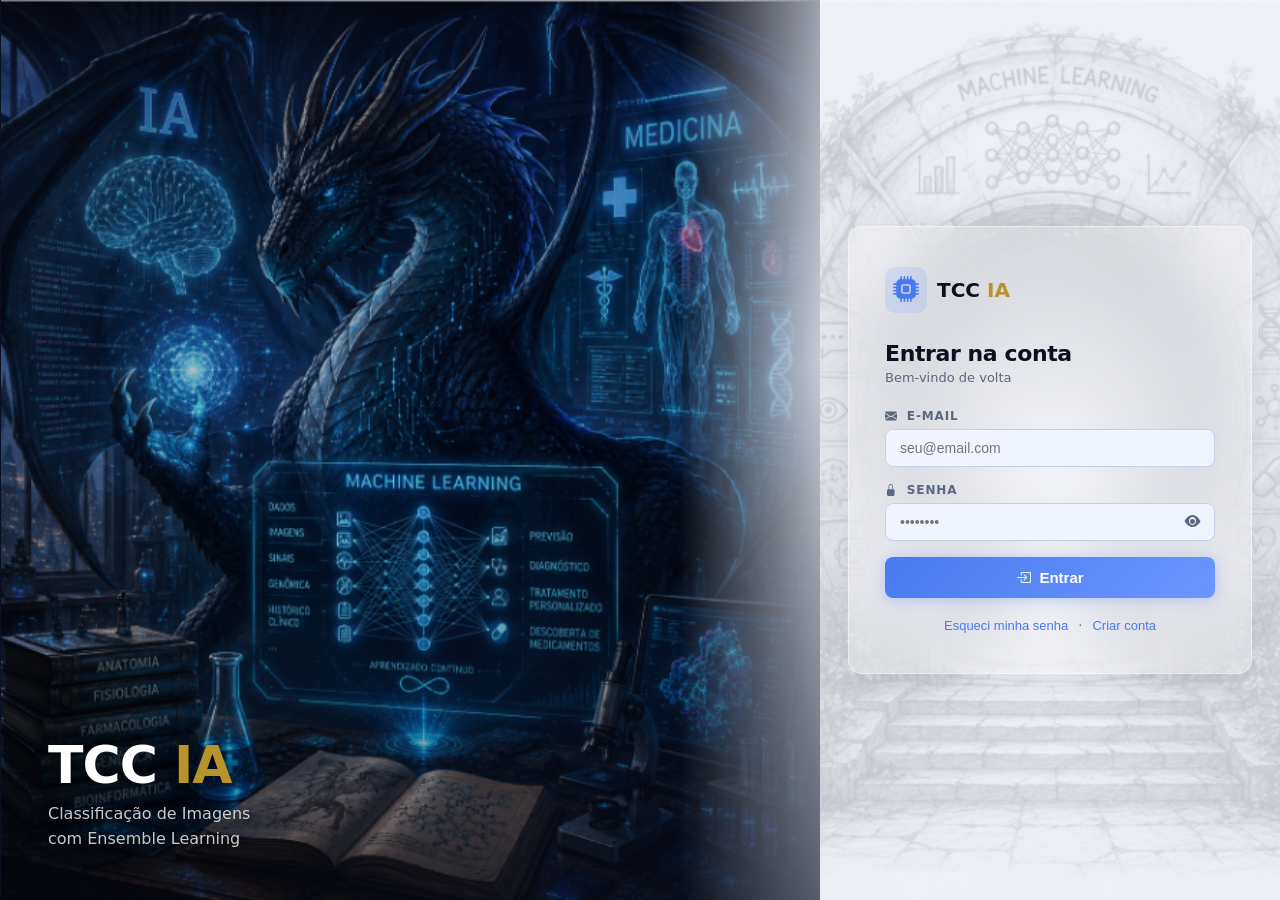
==== frontend/auth.html @ ae9e5334 "Commit inicial do estado atual do sistema TCC Snapshot antes de aplicar correções de segurança (IDOR" ====
<!DOCTYPE html>
<html lang="pt-BR">
<head>
  <meta charset="UTF-8" />
  <meta name="viewport" content="width=device-width, initial-scale=1.0" />
  <title>TCC IA — Acesso</title>
  <link rel="icon" type="image/svg+xml" href="favicon.svg" />
  <link rel="stylesheet" href="https://cdn.jsdelivr.net/npm/bootstrap-icons@1.11.3/font/bootstrap-icons.min.css" />
  <link rel="stylesheet" href="css/auth.css?v=7" />
  <script>
    (function () {
      var t = localStorage.getItem('theme');
      if (t === 'light' || t === null) document.documentElement.classList.add('light');
    })();
  </script>
</head>
<body>

  <div class="auth-bg">

    <!-- PAINEL ESQUERDO: DRAGÃO -->
    <div class="auth-dragon">
      <div class="auth-dragon-overlay">
        <div class="auth-dragon-text">
          <h1>TCC <span>IA</span></h1>
          <p>Classificação de Imagens<br>com Ensemble Learning</p>
        </div>
      </div>
    </div>

    <!-- PAINEL DIREITO: FORMULÁRIO -->
    <div class="auth-panel">
    <div class="auth-card">

      <!-- LOGO -->
      <div class="auth-logo">
        <i class="bi bi-cpu-fill"></i>
        <span>TCC <strong>IA</strong></span>
      </div>

      <!-- ── LOGIN ─────────────────────────────────────── -->
      <div id="view-login" class="auth-view active">
        <h2>Entrar na conta</h2>
        <p class="auth-sub">Bem-vindo de volta</p>

        <div class="field">
          <label><i class="bi bi-envelope-fill"></i> E-mail</label>
          <input id="login-email" type="email" placeholder="seu@email.com" />
        </div>
        <div class="field">
          <label><i class="bi bi-lock-fill"></i> Senha</label>
          <div class="input-eye">
            <input id="login-password" type="password" placeholder="••••••••" />
            <button type="button" class="eye-btn" onclick="toggleEye('login-password', this)">
              <i class="bi bi-eye-fill"></i>
            </button>
          </div>
        </div>

        <div id="login-error" class="msg-error hidden"></div>

        <button class="btn-auth" id="btn-login">
          <i class="bi bi-box-arrow-in-right"></i> Entrar
        </button>

        <div class="auth-links">
          <button onclick="goView('view-forgot')">Esqueci minha senha</button>
          <span>·</span>
          <button onclick="goView('view-register')">Criar conta</button>
        </div>
      </div>

      <!-- ── CADASTRO ───────────────────────────────────── -->
      <div id="view-register" class="auth-view">
        <h2>Criar conta</h2>
        <p class="auth-sub">Preencha seus dados para começar</p>

        <div class="field">
          <label><i class="bi bi-person-fill"></i> Nome</label>
          <input id="reg-name" type="text" placeholder="Seu nome completo" />
        </div>
        <div class="field">
          <label><i class="bi bi-envelope-fill"></i> E-mail</label>
          <input id="reg-email" type="email" placeholder="seu@email.com" />
        </div>
        <div class="field">
          <label><i class="bi bi-lock-fill"></i> Senha</label>
          <div class="input-eye">
            <input id="reg-password" type="password" placeholder="Mínimo 6 caracteres" />
            <button type="button" class="eye-btn" onclick="toggleEye('reg-password', this)">
              <i class="bi bi-eye-fill"></i>
            </button>
          </div>
        </div>
        <div class="field">
          <label><i class="bi bi-lock-fill"></i> Confirmar senha</label>
          <div class="input-eye">
            <input id="reg-confirm" type="password" placeholder="Repita a senha" />
            <button type="button" class="eye-btn" onclick="toggleEye('reg-confirm', this)">
              <i class="bi bi-eye-fill"></i>
            </button>
          </div>
        </div>

        <div class="pwd-strength" id="pwd-strength">
          <div class="strength-bar"><div class="strength-fill" id="strength-fill"></div></div>
          <ul class="strength-rules" id="strength-rules">
            <li id="rule-len">  <i class="bi bi-x-circle-fill"></i> Mínimo 8 caracteres</li>
            <li id="rule-upper"><i class="bi bi-x-circle-fill"></i> Uma letra maiúscula</li>
            <li id="rule-lower"><i class="bi bi-x-circle-fill"></i> Uma letra minúscula</li>
            <li id="rule-num">  <i class="bi bi-x-circle-fill"></i> Um número</li>
            <li id="rule-spec"> <i class="bi bi-x-circle-fill"></i> Um caractere especial</li>
          </ul>
        </div>

        <div id="reg-error" class="msg-error hidden"></div>
        <div id="reg-success" class="msg-success hidden"></div>

        <button class="btn-auth" id="btn-register">
          <i class="bi bi-person-plus-fill"></i> Cadastrar
        </button>

        <div class="auth-links">
          <button onclick="goView('view-login')">
            <i class="bi bi-arrow-left"></i> Já tenho conta
          </button>
        </div>
      </div>

      <!-- ── VERIFICAÇÃO DE E-MAIL ──────────────────────────── -->
      <div id="view-verify" class="auth-view">
        <h2>Verificar e-mail</h2>
        <p class="auth-sub">Um código de 6 dígitos foi enviado para o seu e-mail. Insira-o abaixo para ativar sua conta.</p>

        <div class="field">
          <label><i class="bi bi-shield-lock-fill"></i> Código de verificação</label>
          <input id="verify-code-input" type="text" placeholder="000000" maxlength="6" />
        </div>

        <div id="verify-error"   class="msg-error   hidden"></div>
        <div id="verify-success" class="msg-success hidden"></div>

        <button class="btn-auth" id="btn-verify">
          <i class="bi bi-check-circle-fill"></i> Verificar e-mail
        </button>

        <div class="auth-links">
          <span style="color:var(--muted);font-size:13px">Não recebeu?</span>
          <button id="btn-resend" onclick="resendCode()">
            <i class="bi bi-arrow-repeat"></i> Reenviar código
          </button>
        </div>
      </div>

      <!-- ── RECUPERAR SENHA ─────────────────────────────── -->
      <div id="view-forgot" class="auth-view">
        <h2>Recuperar senha</h2>
        <p class="auth-sub">Informe seu e-mail para gerar o token de recuperação</p>

        <div class="field">
          <label><i class="bi bi-envelope-fill"></i> E-mail cadastrado</label>
          <input id="forgot-email" type="email" placeholder="seu@email.com" />
        </div>

        <div id="forgot-error" class="msg-error hidden"></div>

        <div id="forgot-token-box" class="token-box hidden">
          <p style="color:var(--success);font-weight:700;font-size:14px;margin-bottom:12px">
            <i class="bi bi-envelope-check-fill"></i> Token enviado para seu e-mail!
          </p>
          <p style="font-size:12px;color:var(--muted);margin-bottom:16px">
            Verifique sua caixa de entrada e cole o token na próxima tela.
          </p>
          <button class="btn-auth" onclick="goView('view-reset')">
            Redefinir senha <i class="bi bi-arrow-right"></i>
          </button>
        </div>

        <button class="btn-auth" id="btn-forgot" style="margin-top:4px">
          <i class="bi bi-send-fill"></i> Gerar token
        </button>

        <div class="auth-links">
          <button onclick="goView('view-login')">
            <i class="bi bi-arrow-left"></i> Voltar ao login
          </button>
        </div>
      </div>

      <!-- ── REDEFINIR SENHA ─────────────────────────────── -->
      <div id="view-reset" class="auth-view">
        <h2>Nova senha</h2>
        <p class="auth-sub">Cole o token recebido e defina uma nova senha</p>

        <div class="field">
          <label><i class="bi bi-key-fill"></i> Token de recuperação</label>
          <input id="reset-token" type="text" placeholder="Cole o token aqui" />
        </div>
        <div class="field">
          <label><i class="bi bi-lock-fill"></i> Nova senha</label>
          <div class="input-eye">
            <input id="reset-password" type="password" placeholder="Mínimo 6 caracteres" />
            <button type="button" class="eye-btn" onclick="toggleEye('reset-password', this)">
              <i class="bi bi-eye-fill"></i>
            </button>
          </div>
        </div>
        <div class="field">
          <label><i class="bi bi-lock-fill"></i> Confirmar nova senha</label>
          <div class="input-eye">
            <input id="reset-confirm" type="password" placeholder="Repita a nova senha" />
            <button type="button" class="eye-btn" onclick="toggleEye('reset-confirm', this)">
              <i class="bi bi-eye-fill"></i>
            </button>
          </div>
        </div>

        <div id="reset-error"   class="msg-error   hidden"></div>
        <div id="reset-success" class="msg-success hidden"></div>

        <button class="btn-auth" id="btn-reset">
          <i class="bi bi-check-circle-fill"></i> Redefinir senha
        </button>

        <div class="auth-links">
          <button onclick="goView('view-login')">
            <i class="bi bi-arrow-left"></i> Voltar ao login
          </button>
        </div>
      </div>

    </div>
    </div><!-- auth-panel -->
  </div>

  <script src="js/auth.js"></script>
</body>
</html>
---- frontend/css/auth.css ----
/* ── TEMA ─────────────────────────────────────────────────── */
:root {
  --bg:       #0B1020;
  --surface:  #121A2F;
  --surface2: #1A2440;
  --border:   #243055;
  --accent:   #5B8CFF;
  --accent2:  #7AA2FF;
  --gold:     #D9B66B;
  --success:  #39C6B4;
  --error:    #FF7A59;
  --text:     #E8ECF3;
  --muted:    #9BA7C2;
  --radius:   14px;
  --shadow:   0 8px 40px rgba(0,0,0,.5);
}

html.light {
  --bg:      #E8EDF8;
  --surface: #FFFFFF;
  --surface2:#F0F4FF;
  --border:  #C4CFEB;
  --accent:  #4A7AEF;
  --accent2: #6B96FF;
  --gold:    #B8922A;
  --success: #28A99A;
  --error:   #E05A35;
  --text:    #0B1020;
  --muted:   #5A6880;
  --shadow:  0 8px 40px rgba(0,0,0,.12);
}

/* ── RESET ────────────────────────────────────────────────── */
*, *::before, *::after { box-sizing: border-box; margin: 0; padding: 0; }

body {
  font-family: 'Segoe UI', system-ui, sans-serif;
  background: var(--bg);
  color: var(--text);
  min-height: 100vh;
  transition: background .3s;
}

/* ── BACKGROUND / LAYOUT ──────────────────────────────────── */
.auth-bg {
  width: 100%;
  min-height: 100vh;
  display: flex;
}

/* ── PAINEL DRAGÃO (esquerda) ─────────────────────────────── */
.auth-dragon {
  flex: 1;
  position: relative;
  background: url('../img/dragon.png') center center / contain no-repeat, #0B1020;
}

.auth-dragon::after {
  content: '';
  position: absolute;
  top: 0; right: 0;
  width: 140px;
  height: 100%;
  background: linear-gradient(to right, transparent, var(--bg));
  pointer-events: none;
}

.auth-dragon-overlay {
  position: absolute;
  inset: 0;
  background: linear-gradient(160deg, rgba(11,16,32,.5) 0%, rgba(11,16,32,.15) 55%, rgba(11,16,32,.65) 100%);
  display: flex;
  align-items: flex-end;
  padding: 48px;
  z-index: 1;
}

.auth-dragon-text { position: relative; z-index: 2; }

.auth-dragon-text h1 {
  font-size: 52px;
  font-weight: 900;
  color: #fff;
  letter-spacing: -1px;
  line-height: 1;
  text-shadow: 0 2px 24px rgba(0,0,0,.7);
}
.auth-dragon-text h1 span { color: var(--gold); }
.auth-dragon-text p {
  margin-top: 10px;
  font-size: 16px;
  color: rgba(255,255,255,.78);
  line-height: 1.6;
  text-shadow: 0 1px 10px rgba(0,0,0,.6);
}

/* ── PAINEL FORMULÁRIO (direita) ──────────────────────────── */
.auth-panel {
  width: 460px;
  flex-shrink: 0;
  min-height: 100vh;
  display: flex;
  align-items: center;
  justify-content: center;
  padding: 40px 28px;
  position: relative;
  background: url('../img/portal.png') center center / cover no-repeat, var(--bg);
}

.auth-panel::before {
  content: '';
  position: absolute;
  inset: 0;
  background: rgba(11, 16, 32, 0.55);
  pointer-events: none;
}

html.light .auth-panel::before {
  background: rgba(240, 244, 255, 0.72);
}

.auth-panel > * { position: relative; z-index: 1; }

/* ── CARD ─────────────────────────────────────────────────── */
.auth-card {
  width: 100%;
  max-width: 416px;
  background: rgba(18, 26, 47, 0.28);
  backdrop-filter: blur(24px);
  -webkit-backdrop-filter: blur(24px);
  border: 1px solid rgba(255, 255, 255, 0.08);
  border-radius: var(--radius);
  padding: 40px 36px;
  box-shadow: 0 8px 40px rgba(0,0,0,.25);
}

html.light .auth-card {
  background: rgba(255, 255, 255, 0.25);
  border: 1px solid rgba(255, 255, 255, 0.45);
  box-shadow: 0 8px 40px rgba(0,0,0,.08);
}

/* ── RESPONSIVO ───────────────────────────────────────────── */
@media (max-width: 768px) {
  .auth-dragon { display: none; }
  .auth-panel  { width: 100%; min-height: 100vh; padding: 32px 16px; }
  .auth-card   { padding: 28px 20px; }
}

/* ── LOGO ─────────────────────────────────────────────────── */
.auth-logo {
  display: flex;
  align-items: center;
  gap: 10px;
  margin-bottom: 28px;
  font-size: 20px;
  font-weight: 700;
}
.auth-logo i {
  font-size: 26px;
  color: var(--accent);
  background: rgba(91,140,255,.15);
  padding: 8px;
  border-radius: 10px;
}
.auth-logo strong { color: var(--gold); }

/* ── VIEWS ────────────────────────────────────────────────── */
.auth-view         { display: none; }
.auth-view.active  { display: block; }

.auth-view h2 {
  font-size: 22px;
  font-weight: 800;
  margin-bottom: 4px;
  letter-spacing: -.4px;
}
.auth-sub {
  color: var(--muted);
  font-size: 13px;
  margin-bottom: 24px;
}

/* ── FIELD ────────────────────────────────────────────────── */
.field { margin-bottom: 16px; }
.field label {
  display: block;
  font-size: 12px;
  font-weight: 700;
  color: var(--muted);
  text-transform: uppercase;
  letter-spacing: .07em;
  margin-bottom: 6px;
}
.field label i { margin-right: 4px; }

.field input {
  width: 100%;
  background: var(--surface2);
  border: 1px solid var(--border);
  border-radius: 8px;
  color: var(--text);
  padding: 10px 14px;
  font-size: 14px;
  outline: none;
  transition: border-color .2s;
}
.field input:focus { border-color: var(--accent); }

.input-eye {
  position: relative;
}
.input-eye input { padding-right: 42px; }
.eye-btn {
  position: absolute;
  right: 10px; top: 50%;
  transform: translateY(-50%);
  background: none;
  border: none;
  color: var(--muted);
  cursor: pointer;
  font-size: 16px;
  padding: 4px;
}
.eye-btn:hover { color: var(--text); }

/* ── BOTÃO PRINCIPAL ──────────────────────────────────────── */
.btn-auth {
  width: 100%;
  padding: 12px;
  border: none;
  border-radius: 8px;
  font-size: 15px;
  font-weight: 700;
  cursor: pointer;
  background: linear-gradient(135deg, var(--accent), var(--accent2));
  color: #fff;
  box-shadow: 0 2px 14px rgba(91,140,255,.35);
  transition: opacity .2s, transform .1s;
  margin-top: 8px;
  display: flex;
  align-items: center;
  justify-content: center;
  gap: 8px;
}
.btn-auth:hover   { opacity: .88; transform: translateY(-1px); }
.btn-auth:active  { transform: translateY(0); }
.btn-auth:disabled { opacity: .45; cursor: not-allowed; }

/* ── LINKS ────────────────────────────────────────────────── */
.auth-links {
  display: flex;
  align-items: center;
  justify-content: center;
  gap: 10px;
  margin-top: 20px;
  font-size: 13px;
}
.auth-links button {
  background: none;
  border: none;
  color: var(--accent);
  cursor: pointer;
  font-size: 13px;
  display: flex;
  align-items: center;
  gap: 4px;
}
.auth-links button:hover { text-decoration: underline; }
.auth-links span { color: var(--muted); }

/* ── MENSAGENS ────────────────────────────────────────────── */
.msg-error, .msg-success {
  padding: 10px 14px;
  border-radius: 8px;
  font-size: 13px;
  margin-bottom: 12px;
}
.msg-error   { background: rgba(255,122,89,.15); color: var(--error);   border: 1px solid rgba(255,122,89,.3); }
.msg-success { background: rgba(57,198,180,.15); color: var(--success); border: 1px solid rgba(57,198,180,.3); }

/* ── TOKEN BOX ────────────────────────────────────────────── */
.token-box {
  background: var(--surface2);
  border: 1px solid var(--border);
  border-radius: 10px;
  padding: 16px;
  margin-bottom: 12px;
  text-align: center;
}
.token-box p { font-size: 12px; color: var(--muted); margin-bottom: 10px; }
.token-value {
  font-family: monospace;
  font-size: 15px;
  font-weight: 700;
  color: var(--gold);
  background: var(--bg);
  padding: 8px 12px;
  border-radius: 6px;
  letter-spacing: .05em;
  margin-bottom: 10px;
  word-break: break-all;
}
.btn-copy {
  background: var(--surface2);
  border: 1px solid var(--border);
  border-radius: 6px;
  color: var(--text);
  padding: 6px 14px;
  font-size: 13px;
  cursor: pointer;
  display: inline-flex;
  align-items: center;
  gap: 6px;
  transition: border-color .2s;
}
.btn-copy:hover { border-color: var(--accent); color: var(--accent); }

/* ── FORÇA DA SENHA ───────────────────────────────────────── */
.pwd-strength { margin-bottom: 14px; }

.strength-bar {
  height: 5px;
  background: var(--surface2);
  border-radius: 99px;
  overflow: hidden;
  margin-bottom: 10px;
}
.strength-fill {
  height: 100%;
  width: 0%;
  border-radius: 99px;
  transition: width .3s, background .3s;
}

.strength-rules {
  list-style: none;
  display: grid;
  grid-template-columns: 1fr 1fr;
  gap: 4px 12px;
}
.strength-rules li {
  font-size: 11px;
  color: var(--error);
  display: flex;
  align-items: center;
  gap: 5px;
  transition: color .2s;
}
.strength-rules li.ok {
  color: var(--success);
}
.strength-rules li i { font-size: 11px; }

/* ── UTILITY ──────────────────────────────────────────────── */
.hidden { display: none !important; }
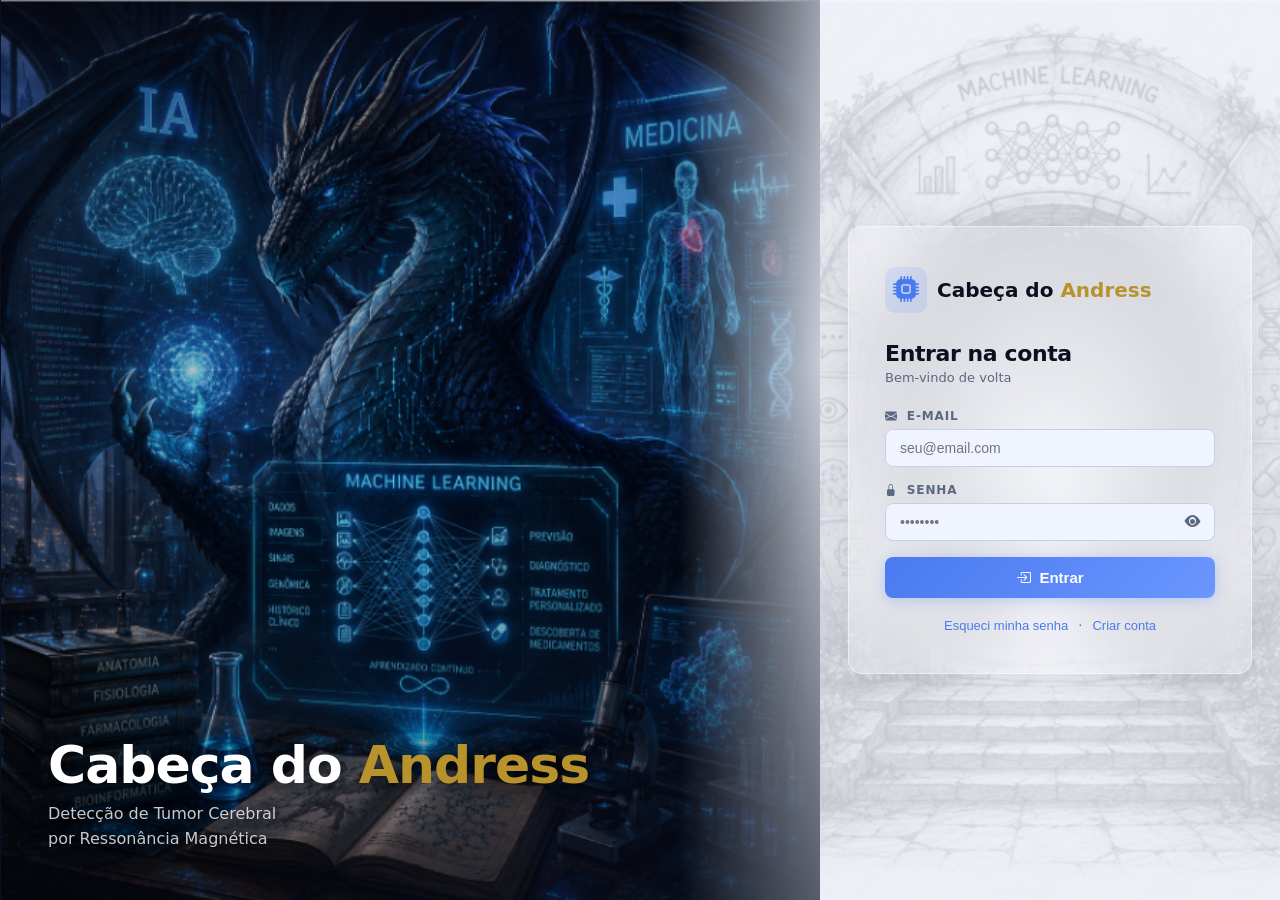
==== commit ab907b0a: "Especializa o sistema para detecção de tumor cerebral Rebrandeia de "TCC IA" (classificador de image" ====
--- a/frontend/auth.html
+++ b/frontend/auth.html
@@ -3,7 +3,7 @@
 <head>
   <meta charset="UTF-8" />
   <meta name="viewport" content="width=device-width, initial-scale=1.0" />
-  <title>TCC IA — Acesso</title>
+  <title>Cabeça do Andress — Acesso</title>
   <link rel="icon" type="image/svg+xml" href="favicon.svg" />
   <link rel="stylesheet" href="https://cdn.jsdelivr.net/npm/bootstrap-icons@1.11.3/font/bootstrap-icons.min.css" />
   <link rel="stylesheet" href="css/auth.css?v=7" />
@@ -22,8 +22,8 @@
     <div class="auth-dragon">
       <div class="auth-dragon-overlay">
         <div class="auth-dragon-text">
-          <h1>TCC <span>IA</span></h1>
-          <p>Classificação de Imagens<br>com Ensemble Learning</p>
+          <h1>Cabeça do <span>Andress</span></h1>
+          <p>Detecção de Tumor Cerebral<br>por Ressonância Magnética</p>
         </div>
       </div>
     </div>
@@ -35,7 +35,7 @@
       <!-- LOGO -->
       <div class="auth-logo">
         <i class="bi bi-cpu-fill"></i>
-        <span>TCC <strong>IA</strong></span>
+        <span>Cabeça do <strong>Andress</strong></span>
       </div>
 
       <!-- ── LOGIN ─────────────────────────────────────── -->
